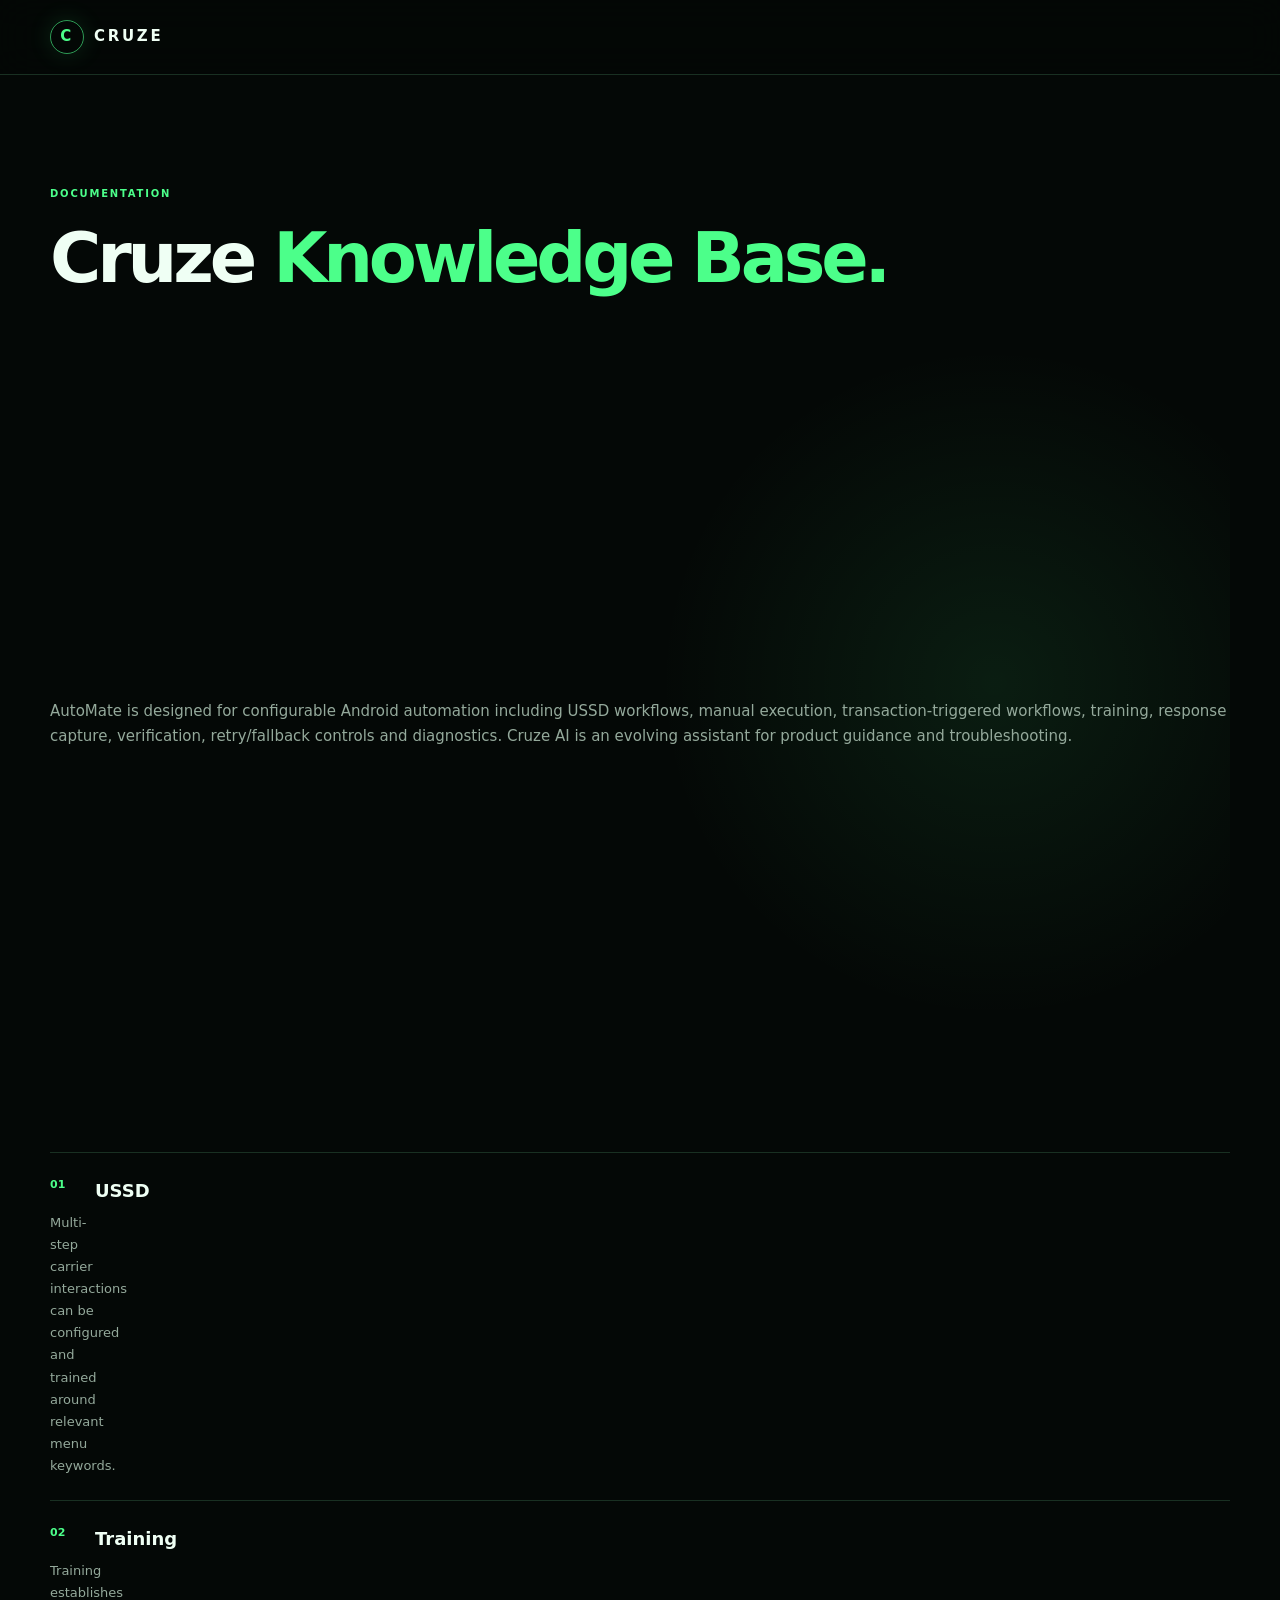
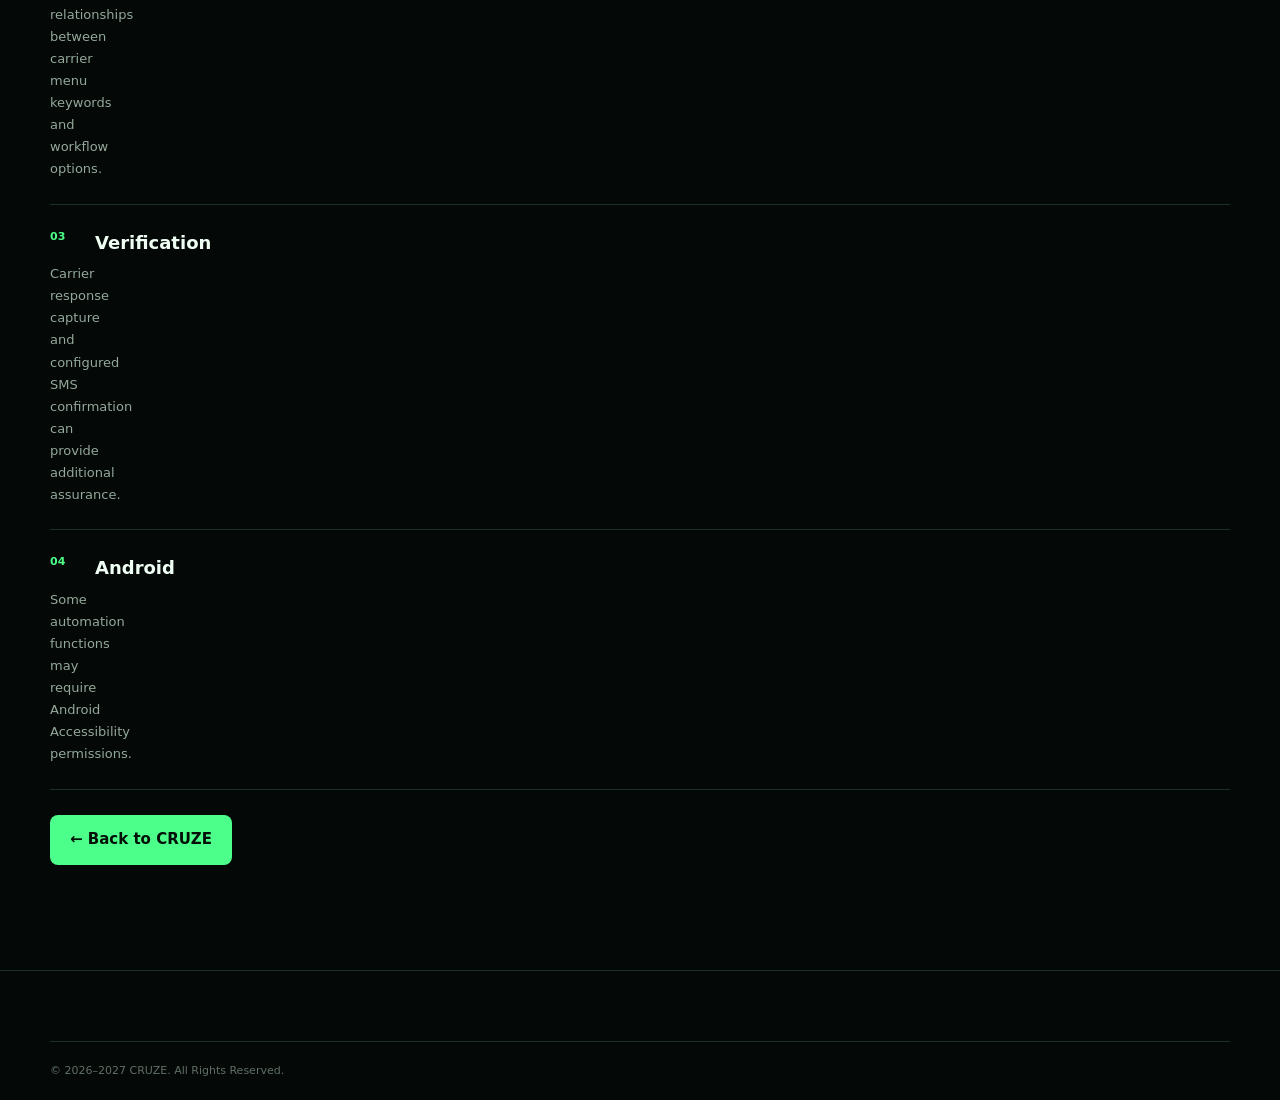
==== documentation.html @ 88cd0cad "Add files via upload" ====
<!doctype html><html><head><meta charset="utf-8"><meta name="viewport" content="width=device-width,initial-scale=1"><link rel="stylesheet" href="styles.css"><title>CRUZE Documentation</title></head><body><header><div class="wrap nav"><a class="brand" href="index.html"><i>C</i>CRUZE</a></div></header><section class="section"><div class="wrap"><small>DOCUMENTATION</small><h1 style="font-size:70px">Cruze <span>Knowledge Base.</span></h1><p class="hero p">AutoMate is designed for configurable Android automation including USSD workflows, manual execution, transaction-triggered workflows, training, response capture, verification, retry/fallback controls and diagnostics. Cruze AI is an evolving assistant for product guidance and troubleshooting.</p><div class="features"><div><b>01</b><h3>USSD</h3><p>Multi-step carrier interactions can be configured and trained around relevant menu keywords.</p></div><div><b>02</b><h3>Training</h3><p>Training establishes relationships between carrier menu keywords and workflow options.</p></div><div><b>03</b><h3>Verification</h3><p>Carrier response capture and configured SMS confirmation can provide additional assurance.</p></div><div><b>04</b><h3>Android</h3><p>Some automation functions may require Android Accessibility permissions.</p></div></div><br><a class="btn" href="index.html">← Back to CRUZE</a></div></section><footer><div class="wrap copy">© 2026–2027 CRUZE. All Rights Reserved.</div></footer></body></html>
---- styles.css ----
*{box-sizing:border-box}html{scroll-behavior:smooth}:root{--bg:#040806;--panel:#09130d;--line:#193022;--text:#effff4;--muted:#94a99b;--g:#4cff8a}body{margin:0;background:var(--bg);color:var(--text);font:15px/1.7 Inter,system-ui,sans-serif}a{color:inherit;text-decoration:none}.wrap{width:min(1180px,calc(100% - 36px));margin:auto}header{position:sticky;top:0;z-index:9;background:#040806dd;backdrop-filter:blur(18px);border-bottom:1px solid var(--line)}.nav{height:74px;display:flex;align-items:center;justify-content:space-between}.brand{font-weight:900;letter-spacing:.18em;display:flex;gap:10px;align-items:center}.brand i{font-style:normal;border:1px solid #4cff8a99;color:var(--g);border-radius:50%;width:34px;height:34px;display:grid;place-items:center;box-shadow:0 0 25px #4cff8a22}nav{display:flex;gap:25px;color:#afc0b4;font-size:13px}nav a:hover,footer a:hover{color:var(--g)}button{display:none;background:none;border:0;color:white;font-size:24px}.hero{min-height:calc(100vh - 74px);display:grid;align-items:center;background:radial-gradient(circle at 80% 45%,#4cff8a16,transparent 32%),#040806}.hero-grid{display:grid;grid-template-columns:1.05fr .95fr;gap:70px;padding:80px 0}small{color:var(--g);font-weight:800;letter-spacing:.18em;font-size:10px}h1{font-size:clamp(55px,8vw,94px);line-height:.94;letter-spacing:-.06em;margin:20px 0}h2{font-size:clamp(38px,5vw,62px);line-height:1.05;letter-spacing:-.045em;margin:15px 0 30px}h1 span,h2 span{color:var(--g)}p{color:var(--muted)}.hero p{font-size:19px;max-width:650px}.actions{display:flex;gap:12px;flex-wrap:wrap;margin:30px 0}.btn{display:inline-block;background:var(--g);color:#031008;padding:12px 20px;border-radius:8px;font-weight:900}.btn.ghost{background:#ffffff08;color:white;border:1px solid var(--line)}.stats{display:flex;gap:30px;border-top:1px solid var(--line);padding-top:22px}.stats b{color:var(--g);font-size:11px}.stats em{display:block;color:#809187;font-style:normal;font-weight:500;margin-top:2px}.console{border:1px solid #4cff8a33;border-radius:18px;padding:25px;background:linear-gradient(145deg,#102018,#060b08);box-shadow:0 25px 90px #0008}.console .top,.bottom{color:#718578;font-size:10px;letter-spacing:.15em;display:flex;justify-content:space-between}.console .top span,.row span{color:var(--g)}.console h3{font-size:25px;margin:35px 0 20px}.row{padding:16px;border:1px solid var(--line);margin:9px 0;border-radius:9px;color:#8fa196;font-size:12px}.row span{float:right}.row.active{border-color:#4cff8a55;color:white;background:#4cff8a0b}.bottom{margin-top:25px}.strip{border-block:1px solid var(--line);padding:18px 0;color:#66776c;font-size:9px;letter-spacing:.12em}.section{padding:105px 0}.dark{background:#07100b;border-block:1px solid var(--line)}.cards{display:grid;grid-template-columns:repeat(3,1fr);gap:16px}.cards article,.principles div{padding:30px;border:1px solid var(--line);border-radius:14px;background:#08110c}.cards strong{font-size:25px;color:var(--g)}.cards label{display:block;color:#718277;font-size:9px;letter-spacing:.15em;margin-top:35px}.cards h3{font-size:25px;margin:7px 0}.cards a{color:var(--g);font-weight:800}.split{display:grid;grid-template-columns:.72fr 1.28fr;gap:80px}.features{border-top:1px solid var(--line)}.features>div{display:grid;grid-template-columns:45px 1fr;padding:23px 0;border-bottom:1px solid var(--line)}.features b,.principles b{color:var(--g);font-size:11px}.features h3{margin:0 0 5px;font-size:18px}.features p{margin:0;font-size:13px}.center{text-align:center}.steps{display:grid;grid-template-columns:repeat(4,1fr);text-align:left;border-block:1px solid var(--line)}.steps>div{padding:28px 22px;border-right:1px solid var(--line)}.steps>div:last-child{border:0}.steps b{color:var(--g)}.ai-box{display:grid;grid-template-columns:280px 1fr;gap:75px;padding:65px;border:1px solid #4cff8a33;border-radius:22px;background:radial-gradient(circle at 15% 50%,#4cff8a10,transparent 30%),#08110c}.orb{width:220px;height:220px;border:1px solid #4cff8a44;border-radius:50%;display:grid;place-items:center;margin:auto;font-size:45px;color:#031008;background:var(--g);box-shadow:0 0 70px #4cff8a33}.lead{font-size:19px}.ai-grid{display:grid;grid-template-columns:repeat(2,1fr);gap:1px;background:var(--line)}.ai-grid p{background:#08110c;padding:14px;margin:0;font-size:12px}.ai-grid b{color:var(--g)}aside{margin-top:18px;padding:10px 14px;border-left:2px solid var(--g);background:#4cff8a08;color:#8fa196;font-size:11px}.principles{display:grid;grid-template-columns:repeat(4,1fr);gap:1px;background:var(--line)}.principles div{border:0;border-radius:0}.download .dl{display:flex;justify-content:space-between;align-items:center;gap:30px;padding:40px;border:1px solid #4cff8a44;border-radius:16px;background:#4cff8a09}.download h2{margin-bottom:10px}.download small{display:block;text-align:center;margin-top:10px}.support{grid-template-columns:repeat(3,1fr);margin-top:40px}footer{border-top:1px solid var(--line);padding-top:40px}.foot{display:flex;justify-content:space-between;gap:20px}.copy{border-top:1px solid var(--line);padding:20px 0;color:#607066;font-size:11px;margin-top:30px}code{color:var(--g)}@media(max-width:850px){nav{display:none}button{display:block}.hero-grid,.split,.ai-box{grid-template-columns:1fr}.console{display:none}.cards,.principles,.steps{grid-template-columns:1fr 1fr}.steps>div:nth-child(2){border-right:0}.ai-box{padding:35px}.orb{width:170px;height:170px}.foot{display:grid}}@media(max-width:560px){.wrap{width:calc(100% - 28px)}.section{padding:75px 0}.cards,.principles,.steps,.ai-grid{grid-template-columns:1fr}.steps>div{border-right:0;border-bottom:1px solid var(--line)}h1{font-size:55px}.stats{gap:15px;flex-wrap:wrap}.download .dl{display:grid;padding:27px}}
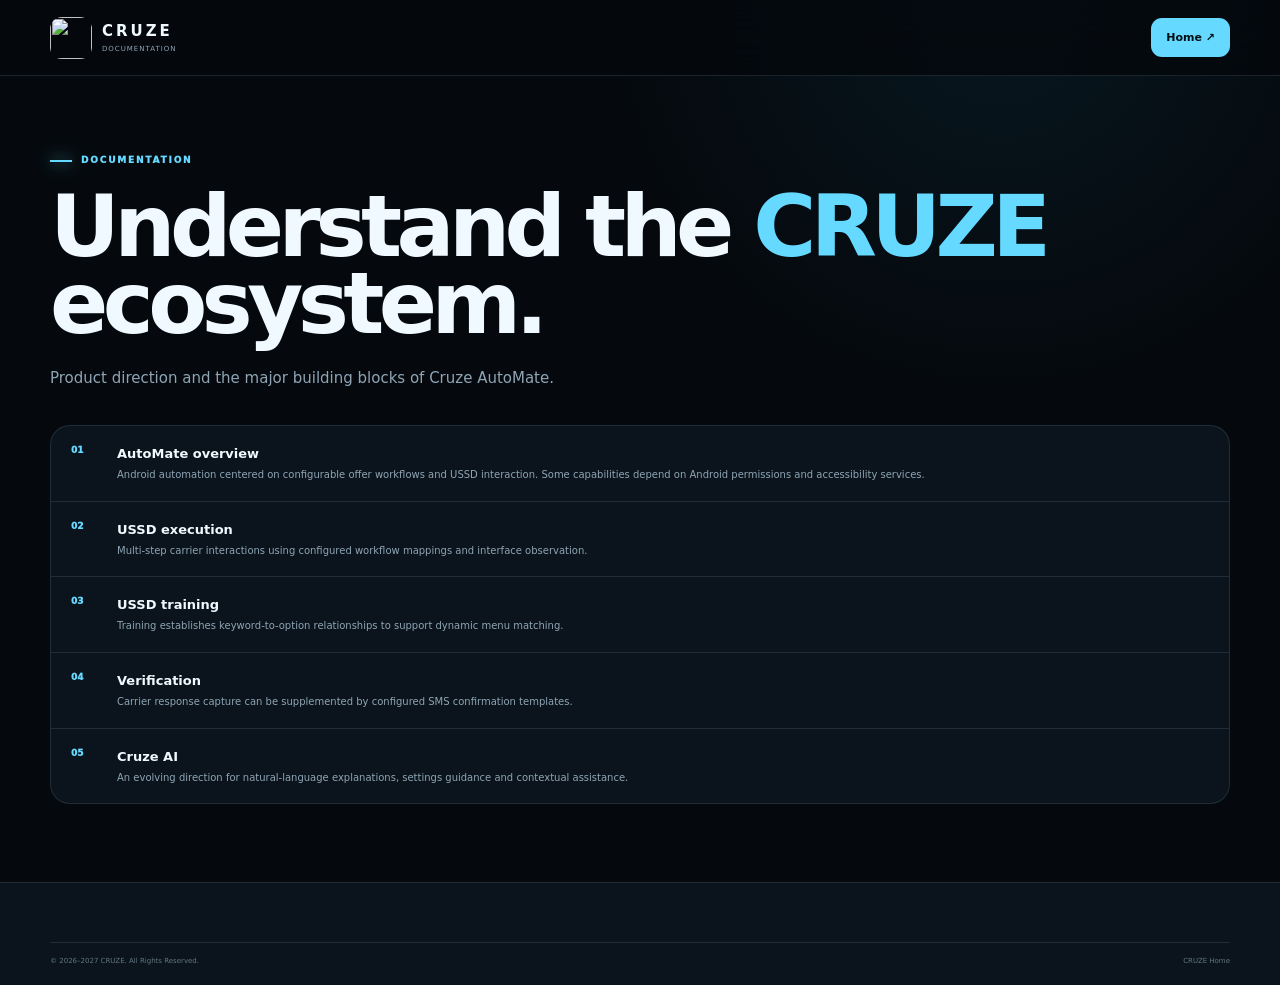
==== commit 2eb06872: "Add files via upload" ====
--- a/documentation.html
+++ b/documentation.html
@@ -1 +1 @@
-<!doctype html><html><head><meta charset="utf-8"><meta name="viewport" content="width=device-width,initial-scale=1"><link rel="stylesheet" href="styles.css"><title>CRUZE Documentation</title></head><body><header><div class="wrap nav"><a class="brand" href="index.html"><i>C</i>CRUZE</a></div></header><section class="section"><div class="wrap"><small>DOCUMENTATION</small><h1 style="font-size:70px">Cruze <span>Knowledge Base.</span></h1><p class="hero p">AutoMate is designed for configurable Android automation including USSD workflows, manual execution, transaction-triggered workflows, training, response capture, verification, retry/fallback controls and diagnostics. Cruze AI is an evolving assistant for product guidance and troubleshooting.</p><div class="features"><div><b>01</b><h3>USSD</h3><p>Multi-step carrier interactions can be configured and trained around relevant menu keywords.</p></div><div><b>02</b><h3>Training</h3><p>Training establishes relationships between carrier menu keywords and workflow options.</p></div><div><b>03</b><h3>Verification</h3><p>Carrier response capture and configured SMS confirmation can provide additional assurance.</p></div><div><b>04</b><h3>Android</h3><p>Some automation functions may require Android Accessibility permissions.</p></div></div><br><a class="btn" href="index.html">← Back to CRUZE</a></div></section><footer><div class="wrap copy">© 2026–2027 CRUZE. All Rights Reserved.</div></footer></body></html>+<!doctype html><html><head><meta charset="utf-8"><meta name="viewport" content="width=device-width,initial-scale=1"><title>CRUZE Documentation</title><link rel="icon" href="assets/cruze-logo.png"><link rel="stylesheet" href="styles.css"></head><body><header><a class="brand" href="index.html"><img src="assets/cruze-logo.png"><span><b>CRUZE</b><small>DOCUMENTATION</small></span></a><a class="cta" href="index.html">Home ↗</a></header><main><section class="wrap section"><div class="eyebrow"><i></i> DOCUMENTATION</div><h1>Understand the <span>CRUZE</span> ecosystem.</h1><p class="lead">Product direction and the major building blocks of Cruze AutoMate.</p><div class="feature-list" style="margin-top:35px"><article><span>01</span><div><h3>AutoMate overview</h3><p>Android automation centered on configurable offer workflows and USSD interaction. Some capabilities depend on Android permissions and accessibility services.</p></div></article><article><span>02</span><div><h3>USSD execution</h3><p>Multi-step carrier interactions using configured workflow mappings and interface observation.</p></div></article><article><span>03</span><div><h3>USSD training</h3><p>Training establishes keyword-to-option relationships to support dynamic menu matching.</p></div></article><article><span>04</span><div><h3>Verification</h3><p>Carrier response capture can be supplemented by configured SMS confirmation templates.</p></div></article><article><span>05</span><div><h3>Cruze AI</h3><p>An evolving direction for natural-language explanations, settings guidance and contextual assistance.</p></div></article></div></section></main><footer><div class="footbottom"><span>© 2026–2027 CRUZE. All Rights Reserved.</span><a href="index.html">CRUZE Home</a></div></footer></body></html>
--- a/styles.css
+++ b/styles.css
@@ -1 +1,2 @@
-*{box-sizing:border-box}html{scroll-behavior:smooth}:root{--bg:#040806;--panel:#09130d;--line:#193022;--text:#effff4;--muted:#94a99b;--g:#4cff8a}body{margin:0;background:var(--bg);color:var(--text);font:15px/1.7 Inter,system-ui,sans-serif}a{color:inherit;text-decoration:none}.wrap{width:min(1180px,calc(100% - 36px));margin:auto}header{position:sticky;top:0;z-index:9;background:#040806dd;backdrop-filter:blur(18px);border-bottom:1px solid var(--line)}.nav{height:74px;display:flex;align-items:center;justify-content:space-between}.brand{font-weight:900;letter-spacing:.18em;display:flex;gap:10px;align-items:center}.brand i{font-style:normal;border:1px solid #4cff8a99;color:var(--g);border-radius:50%;width:34px;height:34px;display:grid;place-items:center;box-shadow:0 0 25px #4cff8a22}nav{display:flex;gap:25px;color:#afc0b4;font-size:13px}nav a:hover,footer a:hover{color:var(--g)}button{display:none;background:none;border:0;color:white;font-size:24px}.hero{min-height:calc(100vh - 74px);display:grid;align-items:center;background:radial-gradient(circle at 80% 45%,#4cff8a16,transparent 32%),#040806}.hero-grid{display:grid;grid-template-columns:1.05fr .95fr;gap:70px;padding:80px 0}small{color:var(--g);font-weight:800;letter-spacing:.18em;font-size:10px}h1{font-size:clamp(55px,8vw,94px);line-height:.94;letter-spacing:-.06em;margin:20px 0}h2{font-size:clamp(38px,5vw,62px);line-height:1.05;letter-spacing:-.045em;margin:15px 0 30px}h1 span,h2 span{color:var(--g)}p{color:var(--muted)}.hero p{font-size:19px;max-width:650px}.actions{display:flex;gap:12px;flex-wrap:wrap;margin:30px 0}.btn{display:inline-block;background:var(--g);color:#031008;padding:12px 20px;border-radius:8px;font-weight:900}.btn.ghost{background:#ffffff08;color:white;border:1px solid var(--line)}.stats{display:flex;gap:30px;border-top:1px solid var(--line);padding-top:22px}.stats b{color:var(--g);font-size:11px}.stats em{display:block;color:#809187;font-style:normal;font-weight:500;margin-top:2px}.console{border:1px solid #4cff8a33;border-radius:18px;padding:25px;background:linear-gradient(145deg,#102018,#060b08);box-shadow:0 25px 90px #0008}.console .top,.bottom{color:#718578;font-size:10px;letter-spacing:.15em;display:flex;justify-content:space-between}.console .top span,.row span{color:var(--g)}.console h3{font-size:25px;margin:35px 0 20px}.row{padding:16px;border:1px solid var(--line);margin:9px 0;border-radius:9px;color:#8fa196;font-size:12px}.row span{float:right}.row.active{border-color:#4cff8a55;color:white;background:#4cff8a0b}.bottom{margin-top:25px}.strip{border-block:1px solid var(--line);padding:18px 0;color:#66776c;font-size:9px;letter-spacing:.12em}.section{padding:105px 0}.dark{background:#07100b;border-block:1px solid var(--line)}.cards{display:grid;grid-template-columns:repeat(3,1fr);gap:16px}.cards article,.principles div{padding:30px;border:1px solid var(--line);border-radius:14px;background:#08110c}.cards strong{font-size:25px;color:var(--g)}.cards label{display:block;color:#718277;font-size:9px;letter-spacing:.15em;margin-top:35px}.cards h3{font-size:25px;margin:7px 0}.cards a{color:var(--g);font-weight:800}.split{display:grid;grid-template-columns:.72fr 1.28fr;gap:80px}.features{border-top:1px solid var(--line)}.features>div{display:grid;grid-template-columns:45px 1fr;padding:23px 0;border-bottom:1px solid var(--line)}.features b,.principles b{color:var(--g);font-size:11px}.features h3{margin:0 0 5px;font-size:18px}.features p{margin:0;font-size:13px}.center{text-align:center}.steps{display:grid;grid-template-columns:repeat(4,1fr);text-align:left;border-block:1px solid var(--line)}.steps>div{padding:28px 22px;border-right:1px solid var(--line)}.steps>div:last-child{border:0}.steps b{color:var(--g)}.ai-box{display:grid;grid-template-columns:280px 1fr;gap:75px;padding:65px;border:1px solid #4cff8a33;border-radius:22px;background:radial-gradient(circle at 15% 50%,#4cff8a10,transparent 30%),#08110c}.orb{width:220px;height:220px;border:1px solid #4cff8a44;border-radius:50%;display:grid;place-items:center;margin:auto;font-size:45px;color:#031008;background:var(--g);box-shadow:0 0 70px #4cff8a33}.lead{font-size:19px}.ai-grid{display:grid;grid-template-columns:repeat(2,1fr);gap:1px;background:var(--line)}.ai-grid p{background:#08110c;padding:14px;margin:0;font-size:12px}.ai-grid b{color:var(--g)}aside{margin-top:18px;padding:10px 14px;border-left:2px solid var(--g);background:#4cff8a08;color:#8fa196;font-size:11px}.principles{display:grid;grid-template-columns:repeat(4,1fr);gap:1px;background:var(--line)}.principles div{border:0;border-radius:0}.download .dl{display:flex;justify-content:space-between;align-items:center;gap:30px;padding:40px;border:1px solid #4cff8a44;border-radius:16px;background:#4cff8a09}.download h2{margin-bottom:10px}.download small{display:block;text-align:center;margin-top:10px}.support{grid-template-columns:repeat(3,1fr);margin-top:40px}footer{border-top:1px solid var(--line);padding-top:40px}.foot{display:flex;justify-content:space-between;gap:20px}.copy{border-top:1px solid var(--line);padding:20px 0;color:#607066;font-size:11px;margin-top:30px}code{color:var(--g)}@media(max-width:850px){nav{display:none}button{display:block}.hero-grid,.split,.ai-box{grid-template-columns:1fr}.console{display:none}.cards,.principles,.steps{grid-template-columns:1fr 1fr}.steps>div:nth-child(2){border-right:0}.ai-box{padding:35px}.orb{width:170px;height:170px}.foot{display:grid}}@media(max-width:560px){.wrap{width:calc(100% - 28px)}.section{padding:75px 0}.cards,.principles,.steps,.ai-grid{grid-template-columns:1fr}.steps>div{border-right:0;border-bottom:1px solid var(--line)}h1{font-size:55px}.stats{gap:15px;flex-wrap:wrap}.download .dl{display:grid;padding:27px}}+:root{--bg:#05090d;--panel:#0b141c;--panel2:#0e1a23;--text:#eff9ff;--muted:#8fa5b5;--line:rgba(160,195,215,.14);--accent:#65d9ff;--accent2:#b9f1ff;--good:#63ffad;--warn:#ffc66d;--max:1180px;--shadow:0 25px 80px #0008}*{box-sizing:border-box}html{scroll-behavior:smooth}body{margin:0;background:radial-gradient(circle at 78% 0,#1b8bb71c,transparent 28%),var(--bg);color:var(--text);font:14px/1.55 Inter,system-ui,-apple-system,"Segoe UI",sans-serif}.noise{position:fixed;inset:0;pointer-events:none;opacity:.02;background-image:url("data:image/svg+xml,%3Csvg xmlns='http://www.w3.org/2000/svg' width='180' height='180'%3E%3Cfilter id='n'%3E%3CfeTurbulence type='fractalNoise' baseFrequency='.8' numOctaves='3'/%3E%3C/filter%3E%3Crect width='100%25' height='100%25' filter='url(%23n)'/%3E%3C/svg%3E");z-index:50}a{color:inherit;text-decoration:none}header{height:76px;position:sticky;top:0;z-index:40;display:flex;align-items:center;justify-content:space-between;padding:0 max(18px,calc((100vw - var(--max))/2));background:#05090dd9;backdrop-filter:blur(18px);border-bottom:1px solid var(--line)}.brand{display:flex;align-items:center;gap:10px}.brand img{width:42px;height:42px;border-radius:12px;object-fit:cover}.brand b{display:block;font-size:15px;letter-spacing:.2em}.brand small{display:block;color:var(--muted);font-size:7px;letter-spacing:.14em}.site-header nav,nav{display:flex;gap:25px;color:var(--muted);font-size:11px;font-weight:800}.actions{display:flex;gap:8px;align-items:center}.icon{width:38px;height:38px;border:1px solid var(--line);border-radius:11px;background:var(--panel);color:var(--text);cursor:pointer}.cta,.btn{padding:10px 14px;border-radius:11px;font-size:11px;font-weight:900;border:1px solid var(--line)}.cta,.primary{background:var(--accent);color:#031017;border-color:transparent}.icon#menu{display:none}.wrap{width:min(var(--max),calc(100% - 40px));margin:auto}.hero{min-height:660px;padding:90px 0 70px;display:grid;grid-template-columns:1fr 1fr;gap:50px;align-items:center}.eyebrow{color:var(--accent);font-size:9px;letter-spacing:.2em;font-weight:950;display:flex;align-items:center;gap:9px}.eyebrow i{width:22px;height:2px;background:var(--accent);box-shadow:0 0 16px var(--accent)}h1{font-size:clamp(55px,7vw,86px);line-height:.9;letter-spacing:-.065em;margin:20px 0 24px}h1 span,h2 span{color:var(--accent)}.lead{max-width:610px;color:var(--muted);font-size:15px}.buttons{display:flex;gap:9px;margin-top:25px}.trust{margin-top:28px;color:#627986;font-size:8px;letter-spacing:.17em}.trust b{color:var(--accent);margin:0 7px}.hero-art{min-height:480px;position:relative;display:grid;place-items:center}.glow{position:absolute;width:430px;height:430px;border-radius:50%;background:radial-gradient(circle,#65d9ff20,transparent 65%);filter:blur(10px)}.console{width:min(100%,490px);border:1px solid #65d9ff45;border-radius:24px;background:linear-gradient(145deg,#10202bfa,#050d12fa);box-shadow:var(--shadow),0 0 65px #65d9ff10;overflow:hidden}.con-head,.con-foot{display:flex;justify-content:space-between;align-items:center;padding:16px 19px;border-bottom:1px solid var(--line);font-size:9px;letter-spacing:.13em}.con-head em{display:inline-block;width:7px;height:7px;border-radius:50%;background:var(--good);box-shadow:0 0 12px var(--good);margin-right:7px}.con-head small{color:#617986}.con-body{display:grid;grid-template-columns:175px 1fr;gap:17px;padding:32px 22px}.ring{width:145px;height:145px;border-radius:50%;display:grid;place-items:center;background:conic-gradient(var(--accent) 0 78%,#ffffff0d 78%);margin:auto}.ring>div{width:117px;height:117px;border-radius:50%;background:#071017;display:grid;place-content:center;text-align:center}.ring strong{font-size:35px;line-height:1}.ring small{font-size:7px;letter-spacing:.15em;color:var(--muted)}.statuses{display:grid;gap:10px}.statuses p{display:grid;grid-template-columns:8px 1fr auto;gap:8px;margin:0;padding:9px 0;border-bottom:1px solid #ffffff0b}.statuses i{width:7px;height:7px;border-radius:50%;background:#49606d;margin-top:5px}.statuses i.g{background:var(--good);box-shadow:0 0 10px var(--good)}.statuses i.b{background:var(--accent);box-shadow:0 0 10px var(--accent)}.statuses i.a{background:var(--warn)}.statuses b{font-size:10px}.statuses small{font-size:7px;color:#627987}.con-foot{border-bottom:0;border-top:1px solid var(--line);color:#6b818d}.con-foot{gap:7px;justify-content:center}.con-foot span{font-size:7px}.con-foot{color:var(--accent)}.float{position:absolute;background:#0b151cfa;border:1px solid var(--line);border-radius:13px;padding:12px;width:185px;box-shadow:var(--shadow)}.float small,.float b,.float span{display:block}.float small{font-size:7px;color:var(--accent);letter-spacing:.16em}.float b{font-size:10px}.float span{font-size:8px;color:var(--muted)}.f1{left:0;bottom:40px}.f2{right:0;top:55px}.ticker{border-block:1px solid var(--line);background:var(--panel);overflow:hidden;white-space:nowrap;color:#6d8491;font-size:8px;font-weight:900;letter-spacing:.17em;text-align:center;padding:13px}.section{padding:78px 0}.head{display:flex;justify-content:space-between;gap:40px;align-items:end;margin-bottom:30px}.head h2,.ai h2{font-size:clamp(34px,4.4vw,56px);line-height:.98;letter-spacing:-.05em;margin:12px 0 0}.head>p{max-width:390px;color:var(--muted);font-size:12px;margin:0}.cards{display:grid;grid-template-columns:repeat(3,1fr);gap:12px}.card{min-height:285px;padding:23px;border:1px solid var(--line);border-radius:20px;background:linear-gradient(145deg,var(--panel2),var(--panel));transition:.22s}.card:hover{transform:translateY(-5px);border-color:#65d9ff55}.top{display:flex;justify-content:space-between;color:#59707e;font-size:9px;font-weight:900}.top b{color:var(--good);font-size:7px;border:1px solid #63ffad40;border-radius:20px;padding:4px 7px}.top .blue{color:var(--accent);border-color:#65d9ff40}.symbol{display:block;color:var(--accent);font-size:30px;margin:27px 0 10px}.card h3{font-size:19px;margin:0}.card p{font-size:11px;color:var(--muted)}.card a{color:var(--accent);font-size:10px;font-weight:900}.auto{display:grid;grid-template-columns:1fr 1fr;gap:15px}.feature-list{border:1px solid var(--line);border-radius:20px;overflow:hidden;background:var(--panel)}.feature-list article{display:grid;grid-template-columns:38px 1fr;gap:8px;padding:18px 20px;border-bottom:1px solid var(--line)}.feature-list article:last-child{border:0}.feature-list article>span{color:var(--accent);font-size:9px;font-weight:950}.feature-list h3{font-size:13px;margin:0}.feature-list p{font-size:10px;color:var(--muted);margin:3px 0 0}.workflow{border:1px solid #65d9ff35;border-radius:20px;padding:22px;background:linear-gradient(145deg,#0c1b24,#061016)}.wfhead{display:flex;justify-content:space-between;font-size:8px;letter-spacing:.13em;color:#718794}.wfhead small{color:var(--accent)}.path{display:flex;align-items:center;margin:45px 0 35px}.path>i{height:1px;flex:1;background:linear-gradient(90deg,var(--accent),#65d9ff12);position:relative}.path>i:after{content:'›';position:absolute;right:-2px;top:-11px;color:var(--accent)}.node{width:83px;text-align:center}.node strong{display:grid;place-items:center;width:40px;height:40px;margin:auto;border:1px solid var(--line);border-radius:50%;background:#0a1720;font-size:9px;color:#8499a5}.node.active strong{border-color:var(--accent);color:var(--accent);box-shadow:0 0 22px #65d9ff18}.node b,.node small{display:block}.node b{font-size:7px;margin-top:8px}.node small{font-size:7px;color:#617885}.terminal{border:1px solid var(--line);border-radius:12px;padding:13px;background:#050b10;font:9px ui-monospace,monospace;color:#78909e}.terminal p{margin:6px 0}.terminal p b{float:right;color:var(--good);font-weight:500}.terminal p::first-letter{color:var(--accent)}.dashboard{display:grid;grid-template-columns:repeat(3,1fr);gap:12px}.metric{border:1px solid var(--line);border-radius:18px;background:var(--panel);padding:19px;min-height:155px}.metric>small,.charthead small{font-size:7px;letter-spacing:.15em;color:#657d8b}.metric>strong{display:block;font-size:34px;letter-spacing:-.05em;margin:7px 0 0}.metric>em{font-size:8px;color:var(--good);font-style:normal}.bars{height:43px;display:flex;align-items:end;gap:6px;margin-top:15px}.bars i{flex:1;border-radius:3px 3px 0 0;background:linear-gradient(#65d9ff,#65d9ff25)}.bars i:nth-child(1){height:32%}.bars i:nth-child(2){height:48%}.bars i:nth-child(3){height:42%}.bars i:nth-child(4){height:66%}.bars i:nth-child(5){height:55%}.bars i:nth-child(6){height:79%}.bars i:nth-child(7){height:70%}.bars i:nth-child(8){height:91%}.pulse{width:100%;height:48px;margin-top:15px}.pulse path{fill:none;stroke:var(--accent);stroke-width:2}.states p{display:flex;justify-content:space-between;margin:0;padding:7px 0;border-bottom:1px solid var(--line);font-size:8px}.states p span{color:var(--good)}.chart{grid-column:1/-1;min-height:285px}.charthead{display:flex;justify-content:space-between;align-items:end}.charthead b{display:block;font-size:14px;margin-top:3px}.charthead>span{font-size:8px;color:var(--accent)}.chart svg{width:100%;height:205px;margin-top:8px}.chart .grid{stroke:#7894a012}.chart .area{fill:#65d9ff18}.chart .line{fill:none;stroke:var(--accent);stroke-width:3}.labels{display:flex;justify-content:space-between;color:#617986;font-size:7px}.note{font-size:8px;color:#5e7582}.ai{border:1px solid #65d9ff3b;border-radius:27px;padding:42px;background:radial-gradient(circle at 80% 20%,#65d9ff16,transparent 36%),linear-gradient(135deg,#0b1922,#061015);display:grid;grid-template-columns:1.1fr .9fr;gap:42px;align-items:center;box-shadow:var(--shadow)}.ai p{color:var(--muted);font-size:12px}.chips{display:flex;flex-wrap:wrap;gap:6px;margin-top:20px}.chips span{padding:7px 9px;border:1px solid var(--line);border-radius:20px;color:#9bb0bb;font-size:8px}.chat{border:1px solid #65d9ff2c;border-radius:18px;background:#050c11;padding:15px}.chathead{display:flex;gap:9px;align-items:center;border-bottom:1px solid var(--line);padding-bottom:12px}.chathead>span{width:30px;height:30px;display:grid;place-items:center;border-radius:9px;background:var(--accent);color:#031017}.chathead b,.chathead small{display:block}.chathead b{font-size:10px}.chathead small{font-size:7px;color:#617987}.chathead em{margin-left:auto;color:var(--good);font-size:8px}.chat p{padding:10px;border-radius:12px;font-size:9px;margin:12px 0 0}.user{background:#11222b;text-align:right}.bot{background:#65d9ff0c;border:1px solid #65d9ff18}.input{display:flex;justify-content:space-between;border:1px solid var(--line);padding:9px;border-radius:9px;margin-top:13px;color:#536c79;font-size:8px}.input b{color:var(--accent)}.portfolio{display:grid}.portfolio{grid-template-columns:repeat(3,1fr);gap:12px}.portfolio article{border:1px solid var(--line);border-radius:18px;background:var(--panel);overflow:hidden}.art{height:210px;position:relative;display:grid;place-items:center}.phone{background:radial-gradient(circle,#65d9ff15,transparent 65%)}.screen{width:118px;height:176px;border:4px solid #2b4452;border-radius:19px;background:linear-gradient(150deg,#0e2732,#050d12);display:grid;place-content:center;text-align:center;transform:rotate(-7deg);box-shadow:0 0 50px #65d9ff18}.screen b{font-size:19px;letter-spacing:.2em}.screen small{font-size:7px;color:var(--accent);letter-spacing:.2em}.screen i{width:55px;height:3px;background:#65d9ff22;margin:7px auto 0;border-radius:5px}.data{background:linear-gradient(150deg,#08151d,#0a1117)}.barset{height:120px;display:flex;align-items:end;gap:10px}.barset i{width:23px;background:linear-gradient(var(--accent),#65d9ff12);border-radius:4px 4px 0 0}.barset i:nth-child(1){height:35%}.barset i:nth-child(2){height:53%}.barset i:nth-child(3){height:44%}.barset i:nth-child(4){height:76%}.barset i:nth-child(5){height:100%}.data>span,.aiart>span{position:absolute;bottom:20px;color:#617885;font-size:7px;letter-spacing:.22em}.aiart{background:radial-gradient(circle,#65d9ff18,transparent 62%)}.aiart>div{width:115px;height:115px;border-radius:50%;border:1px solid #65d9ff55;display:grid;place-items:center;color:var(--accent);font-size:38px;box-shadow:0 0 65px #65d9ff24}.portfolio h3,.portfolio p{padding:0 17px}.portfolio h3{font-size:13px;margin:15px 0 3px}.portfolio p{font-size:9px;color:var(--muted);margin:0 0 17px}.download{border:1px solid #65d9ff35;border-radius:20px;padding:28px 34px;display:flex;justify-content:space-between;align-items:center;background:linear-gradient(100deg,#65d9ff0e,#ffffff03)}.download h2{margin:7px 0 3px;font-size:29px;letter-spacing:-.04em}.download p{font-size:10px;color:var(--muted);margin:0}.support{padding-top:35px}.supportgrid{display:grid;grid-template-columns:repeat(4,1fr);gap:10px}.supportgrid a{display:grid;grid-template-columns:28px 1fr auto;align-items:center;gap:3px 8px;padding:17px;border:1px solid var(--line);border-radius:15px;background:var(--panel)}.supportgrid a>span{grid-row:span 2;color:var(--accent);font-size:18px}.supportgrid b{font-size:10px}.supportgrid small{font-size:7px;color:var(--muted)}footer{border-top:1px solid var(--line);background:var(--panel);padding:34px max(18px,calc((100vw - var(--max))/2)) 18px}.footmain{display:flex;justify-content:space-between;align-items:center;gap:30px}.links{display:flex;gap:17px;flex-wrap:wrap;color:var(--muted);font-size:8px}.mark{text-align:right;font-size:20px;font-weight:950;letter-spacing:.2em}.mark small{font-size:7px;color:var(--muted);letter-spacing:.08em}.footbottom{border-top:1px solid var(--line);margin-top:25px;padding-top:13px;display:flex;justify-content:space-between;color:#617783;font-size:7px}@media(max-width:900px){nav{display:none}.icon#menu{display:block}.hero{grid-template-columns:1fr}.cards,.auto,.ai{grid-template-columns:1fr}.dashboard{grid-template-columns:1fr 1fr}.chart{grid-column:1/-1}.supportgrid{grid-template-columns:1fr 1fr}.head{flex-direction:column;align-items:start;gap:10px}.f1{left:0}.f2{right:0}}@media(max-width:600px){.wrap{width:calc(100% - 28px)}.hero{padding:62px 0}.hero-art{min-height:390px}.float{display:none}.con-body{grid-template-columns:1fr}.ring{margin:auto}.buttons,.download,.footmain{flex-direction:column;align-items:stretch}.dashboard,.supportgrid{grid-template-columns:1fr}.chart{grid-column:auto}.ai{padding:27px 20px}.portfolio{grid-template-columns:1fr}.footmain{align-items:flex-start}.mark{text-align:left}.footbottom{flex-direction:column;gap:5px}.con-foot{font-size:7px}.section{padding:62px 0}.head h2,.ai h2{font-size:37px}}
+:root.light{--bg:#f3f8fb;--panel:#fff;--panel2:#eaf4f8;--text:#07151d;--muted:#58717f;--line:#0a32451f;--accent:#129cc9;--good:#0da968;--warn:#d68b19;--shadow:0 25px 70px #16485d1c}body:has(.light){}:root.light header{background:#f3f8fbd9}.light .console,.light .workflow,.light .ai{background:linear-gradient(145deg,#ffffff,#edf7fb)}.light .ring>div,.light .terminal,.light .chat{background:#f7fbfd}.light .float{background:#fff}.light .ticker{background:#fff}.light .chart .area{fill:#129cc91a}
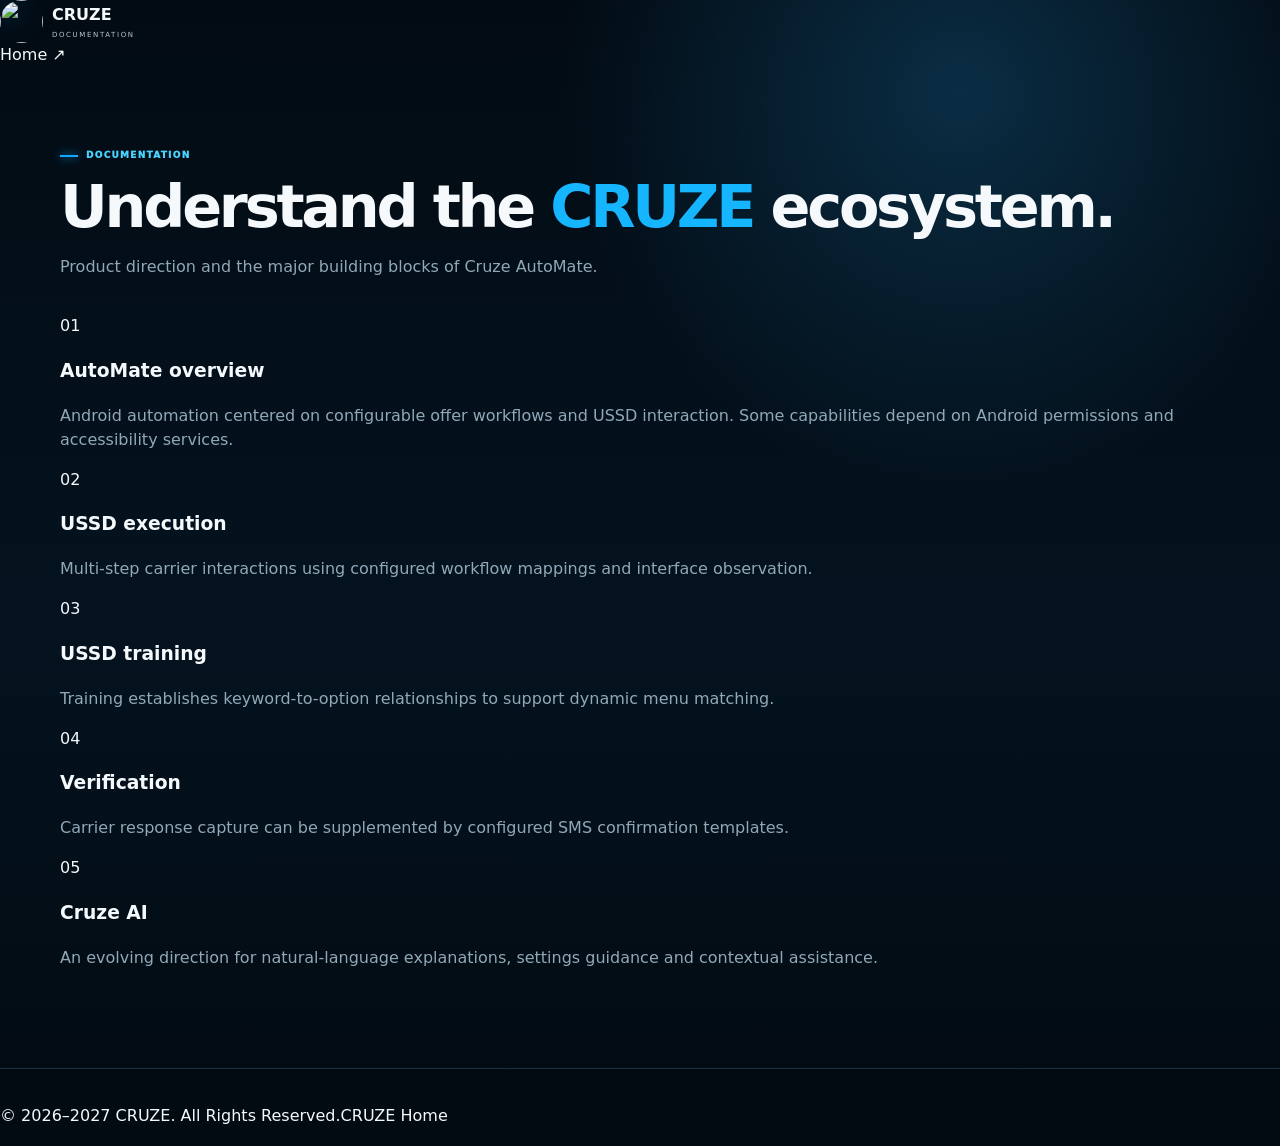
==== commit 780c55e4: "Install Vercel Web Analytics with docs ## Vercel Web Analytics Installation  ### Summary Successfull" ====
--- a/documentation.html
+++ b/documentation.html
@@ -1 +1,6 @@
-<!doctype html><html><head><meta charset="utf-8"><meta name="viewport" content="width=device-width,initial-scale=1"><title>CRUZE Documentation</title><link rel="icon" href="assets/cruze-logo.png"><link rel="stylesheet" href="styles.css"></head><body><header><a class="brand" href="index.html"><img src="assets/cruze-logo.png"><span><b>CRUZE</b><small>DOCUMENTATION</small></span></a><a class="cta" href="index.html">Home ↗</a></header><main><section class="wrap section"><div class="eyebrow"><i></i> DOCUMENTATION</div><h1>Understand the <span>CRUZE</span> ecosystem.</h1><p class="lead">Product direction and the major building blocks of Cruze AutoMate.</p><div class="feature-list" style="margin-top:35px"><article><span>01</span><div><h3>AutoMate overview</h3><p>Android automation centered on configurable offer workflows and USSD interaction. Some capabilities depend on Android permissions and accessibility services.</p></div></article><article><span>02</span><div><h3>USSD execution</h3><p>Multi-step carrier interactions using configured workflow mappings and interface observation.</p></div></article><article><span>03</span><div><h3>USSD training</h3><p>Training establishes keyword-to-option relationships to support dynamic menu matching.</p></div></article><article><span>04</span><div><h3>Verification</h3><p>Carrier response capture can be supplemented by configured SMS confirmation templates.</p></div></article><article><span>05</span><div><h3>Cruze AI</h3><p>An evolving direction for natural-language explanations, settings guidance and contextual assistance.</p></div></article></div></section></main><footer><div class="footbottom"><span>© 2026–2027 CRUZE. All Rights Reserved.</span><a href="index.html">CRUZE Home</a></div></footer></body></html>
+<!doctype html><html><head><meta charset="utf-8"><meta name="viewport" content="width=device-width,initial-scale=1"><title>CRUZE Documentation</title><link rel="icon" href="assets/cruze-logo.png"><link rel="stylesheet" href="styles.css">
+<script>
+  window.va = window.va || function () { (window.vaq = window.vaq || []).push(arguments); };
+</script>
+<script defer src="/_vercel/insights/script.js"></script>
+</head><body><header><a class="brand" href="index.html"><img src="assets/cruze-logo.png"><span><b>CRUZE</b><small>DOCUMENTATION</small></span></a><a class="cta" href="index.html">Home ↗</a></header><main><section class="wrap section"><div class="eyebrow"><i></i> DOCUMENTATION</div><h1>Understand the <span>CRUZE</span> ecosystem.</h1><p class="lead">Product direction and the major building blocks of Cruze AutoMate.</p><div class="feature-list" style="margin-top:35px"><article><span>01</span><div><h3>AutoMate overview</h3><p>Android automation centered on configurable offer workflows and USSD interaction. Some capabilities depend on Android permissions and accessibility services.</p></div></article><article><span>02</span><div><h3>USSD execution</h3><p>Multi-step carrier interactions using configured workflow mappings and interface observation.</p></div></article><article><span>03</span><div><h3>USSD training</h3><p>Training establishes keyword-to-option relationships to support dynamic menu matching.</p></div></article><article><span>04</span><div><h3>Verification</h3><p>Carrier response capture can be supplemented by configured SMS confirmation templates.</p></div></article><article><span>05</span><div><h3>Cruze AI</h3><p>An evolving direction for natural-language explanations, settings guidance and contextual assistance.</p></div></article></div></section></main><footer><div class="footbottom"><span>© 2026–2027 CRUZE. All Rights Reserved.</span><a href="index.html">CRUZE Home</a></div></footer></body></html>
--- a/styles.css
+++ b/styles.css
@@ -1,2 +1 @@
-:root{--bg:#05090d;--panel:#0b141c;--panel2:#0e1a23;--text:#eff9ff;--muted:#8fa5b5;--line:rgba(160,195,215,.14);--accent:#65d9ff;--accent2:#b9f1ff;--good:#63ffad;--warn:#ffc66d;--max:1180px;--shadow:0 25px 80px #0008}*{box-sizing:border-box}html{scroll-behavior:smooth}body{margin:0;background:radial-gradient(circle at 78% 0,#1b8bb71c,transparent 28%),var(--bg);color:var(--text);font:14px/1.55 Inter,system-ui,-apple-system,"Segoe UI",sans-serif}.noise{position:fixed;inset:0;pointer-events:none;opacity:.02;background-image:url("data:image/svg+xml,%3Csvg xmlns='http://www.w3.org/2000/svg' width='180' height='180'%3E%3Cfilter id='n'%3E%3CfeTurbulence type='fractalNoise' baseFrequency='.8' numOctaves='3'/%3E%3C/filter%3E%3Crect width='100%25' height='100%25' filter='url(%23n)'/%3E%3C/svg%3E");z-index:50}a{color:inherit;text-decoration:none}header{height:76px;position:sticky;top:0;z-index:40;display:flex;align-items:center;justify-content:space-between;padding:0 max(18px,calc((100vw - var(--max))/2));background:#05090dd9;backdrop-filter:blur(18px);border-bottom:1px solid var(--line)}.brand{display:flex;align-items:center;gap:10px}.brand img{width:42px;height:42px;border-radius:12px;object-fit:cover}.brand b{display:block;font-size:15px;letter-spacing:.2em}.brand small{display:block;color:var(--muted);font-size:7px;letter-spacing:.14em}.site-header nav,nav{display:flex;gap:25px;color:var(--muted);font-size:11px;font-weight:800}.actions{display:flex;gap:8px;align-items:center}.icon{width:38px;height:38px;border:1px solid var(--line);border-radius:11px;background:var(--panel);color:var(--text);cursor:pointer}.cta,.btn{padding:10px 14px;border-radius:11px;font-size:11px;font-weight:900;border:1px solid var(--line)}.cta,.primary{background:var(--accent);color:#031017;border-color:transparent}.icon#menu{display:none}.wrap{width:min(var(--max),calc(100% - 40px));margin:auto}.hero{min-height:660px;padding:90px 0 70px;display:grid;grid-template-columns:1fr 1fr;gap:50px;align-items:center}.eyebrow{color:var(--accent);font-size:9px;letter-spacing:.2em;font-weight:950;display:flex;align-items:center;gap:9px}.eyebrow i{width:22px;height:2px;background:var(--accent);box-shadow:0 0 16px var(--accent)}h1{font-size:clamp(55px,7vw,86px);line-height:.9;letter-spacing:-.065em;margin:20px 0 24px}h1 span,h2 span{color:var(--accent)}.lead{max-width:610px;color:var(--muted);font-size:15px}.buttons{display:flex;gap:9px;margin-top:25px}.trust{margin-top:28px;color:#627986;font-size:8px;letter-spacing:.17em}.trust b{color:var(--accent);margin:0 7px}.hero-art{min-height:480px;position:relative;display:grid;place-items:center}.glow{position:absolute;width:430px;height:430px;border-radius:50%;background:radial-gradient(circle,#65d9ff20,transparent 65%);filter:blur(10px)}.console{width:min(100%,490px);border:1px solid #65d9ff45;border-radius:24px;background:linear-gradient(145deg,#10202bfa,#050d12fa);box-shadow:var(--shadow),0 0 65px #65d9ff10;overflow:hidden}.con-head,.con-foot{display:flex;justify-content:space-between;align-items:center;padding:16px 19px;border-bottom:1px solid var(--line);font-size:9px;letter-spacing:.13em}.con-head em{display:inline-block;width:7px;height:7px;border-radius:50%;background:var(--good);box-shadow:0 0 12px var(--good);margin-right:7px}.con-head small{color:#617986}.con-body{display:grid;grid-template-columns:175px 1fr;gap:17px;padding:32px 22px}.ring{width:145px;height:145px;border-radius:50%;display:grid;place-items:center;background:conic-gradient(var(--accent) 0 78%,#ffffff0d 78%);margin:auto}.ring>div{width:117px;height:117px;border-radius:50%;background:#071017;display:grid;place-content:center;text-align:center}.ring strong{font-size:35px;line-height:1}.ring small{font-size:7px;letter-spacing:.15em;color:var(--muted)}.statuses{display:grid;gap:10px}.statuses p{display:grid;grid-template-columns:8px 1fr auto;gap:8px;margin:0;padding:9px 0;border-bottom:1px solid #ffffff0b}.statuses i{width:7px;height:7px;border-radius:50%;background:#49606d;margin-top:5px}.statuses i.g{background:var(--good);box-shadow:0 0 10px var(--good)}.statuses i.b{background:var(--accent);box-shadow:0 0 10px var(--accent)}.statuses i.a{background:var(--warn)}.statuses b{font-size:10px}.statuses small{font-size:7px;color:#627987}.con-foot{border-bottom:0;border-top:1px solid var(--line);color:#6b818d}.con-foot{gap:7px;justify-content:center}.con-foot span{font-size:7px}.con-foot{color:var(--accent)}.float{position:absolute;background:#0b151cfa;border:1px solid var(--line);border-radius:13px;padding:12px;width:185px;box-shadow:var(--shadow)}.float small,.float b,.float span{display:block}.float small{font-size:7px;color:var(--accent);letter-spacing:.16em}.float b{font-size:10px}.float span{font-size:8px;color:var(--muted)}.f1{left:0;bottom:40px}.f2{right:0;top:55px}.ticker{border-block:1px solid var(--line);background:var(--panel);overflow:hidden;white-space:nowrap;color:#6d8491;font-size:8px;font-weight:900;letter-spacing:.17em;text-align:center;padding:13px}.section{padding:78px 0}.head{display:flex;justify-content:space-between;gap:40px;align-items:end;margin-bottom:30px}.head h2,.ai h2{font-size:clamp(34px,4.4vw,56px);line-height:.98;letter-spacing:-.05em;margin:12px 0 0}.head>p{max-width:390px;color:var(--muted);font-size:12px;margin:0}.cards{display:grid;grid-template-columns:repeat(3,1fr);gap:12px}.card{min-height:285px;padding:23px;border:1px solid var(--line);border-radius:20px;background:linear-gradient(145deg,var(--panel2),var(--panel));transition:.22s}.card:hover{transform:translateY(-5px);border-color:#65d9ff55}.top{display:flex;justify-content:space-between;color:#59707e;font-size:9px;font-weight:900}.top b{color:var(--good);font-size:7px;border:1px solid #63ffad40;border-radius:20px;padding:4px 7px}.top .blue{color:var(--accent);border-color:#65d9ff40}.symbol{display:block;color:var(--accent);font-size:30px;margin:27px 0 10px}.card h3{font-size:19px;margin:0}.card p{font-size:11px;color:var(--muted)}.card a{color:var(--accent);font-size:10px;font-weight:900}.auto{display:grid;grid-template-columns:1fr 1fr;gap:15px}.feature-list{border:1px solid var(--line);border-radius:20px;overflow:hidden;background:var(--panel)}.feature-list article{display:grid;grid-template-columns:38px 1fr;gap:8px;padding:18px 20px;border-bottom:1px solid var(--line)}.feature-list article:last-child{border:0}.feature-list article>span{color:var(--accent);font-size:9px;font-weight:950}.feature-list h3{font-size:13px;margin:0}.feature-list p{font-size:10px;color:var(--muted);margin:3px 0 0}.workflow{border:1px solid #65d9ff35;border-radius:20px;padding:22px;background:linear-gradient(145deg,#0c1b24,#061016)}.wfhead{display:flex;justify-content:space-between;font-size:8px;letter-spacing:.13em;color:#718794}.wfhead small{color:var(--accent)}.path{display:flex;align-items:center;margin:45px 0 35px}.path>i{height:1px;flex:1;background:linear-gradient(90deg,var(--accent),#65d9ff12);position:relative}.path>i:after{content:'›';position:absolute;right:-2px;top:-11px;color:var(--accent)}.node{width:83px;text-align:center}.node strong{display:grid;place-items:center;width:40px;height:40px;margin:auto;border:1px solid var(--line);border-radius:50%;background:#0a1720;font-size:9px;color:#8499a5}.node.active strong{border-color:var(--accent);color:var(--accent);box-shadow:0 0 22px #65d9ff18}.node b,.node small{display:block}.node b{font-size:7px;margin-top:8px}.node small{font-size:7px;color:#617885}.terminal{border:1px solid var(--line);border-radius:12px;padding:13px;background:#050b10;font:9px ui-monospace,monospace;color:#78909e}.terminal p{margin:6px 0}.terminal p b{float:right;color:var(--good);font-weight:500}.terminal p::first-letter{color:var(--accent)}.dashboard{display:grid;grid-template-columns:repeat(3,1fr);gap:12px}.metric{border:1px solid var(--line);border-radius:18px;background:var(--panel);padding:19px;min-height:155px}.metric>small,.charthead small{font-size:7px;letter-spacing:.15em;color:#657d8b}.metric>strong{display:block;font-size:34px;letter-spacing:-.05em;margin:7px 0 0}.metric>em{font-size:8px;color:var(--good);font-style:normal}.bars{height:43px;display:flex;align-items:end;gap:6px;margin-top:15px}.bars i{flex:1;border-radius:3px 3px 0 0;background:linear-gradient(#65d9ff,#65d9ff25)}.bars i:nth-child(1){height:32%}.bars i:nth-child(2){height:48%}.bars i:nth-child(3){height:42%}.bars i:nth-child(4){height:66%}.bars i:nth-child(5){height:55%}.bars i:nth-child(6){height:79%}.bars i:nth-child(7){height:70%}.bars i:nth-child(8){height:91%}.pulse{width:100%;height:48px;margin-top:15px}.pulse path{fill:none;stroke:var(--accent);stroke-width:2}.states p{display:flex;justify-content:space-between;margin:0;padding:7px 0;border-bottom:1px solid var(--line);font-size:8px}.states p span{color:var(--good)}.chart{grid-column:1/-1;min-height:285px}.charthead{display:flex;justify-content:space-between;align-items:end}.charthead b{display:block;font-size:14px;margin-top:3px}.charthead>span{font-size:8px;color:var(--accent)}.chart svg{width:100%;height:205px;margin-top:8px}.chart .grid{stroke:#7894a012}.chart .area{fill:#65d9ff18}.chart .line{fill:none;stroke:var(--accent);stroke-width:3}.labels{display:flex;justify-content:space-between;color:#617986;font-size:7px}.note{font-size:8px;color:#5e7582}.ai{border:1px solid #65d9ff3b;border-radius:27px;padding:42px;background:radial-gradient(circle at 80% 20%,#65d9ff16,transparent 36%),linear-gradient(135deg,#0b1922,#061015);display:grid;grid-template-columns:1.1fr .9fr;gap:42px;align-items:center;box-shadow:var(--shadow)}.ai p{color:var(--muted);font-size:12px}.chips{display:flex;flex-wrap:wrap;gap:6px;margin-top:20px}.chips span{padding:7px 9px;border:1px solid var(--line);border-radius:20px;color:#9bb0bb;font-size:8px}.chat{border:1px solid #65d9ff2c;border-radius:18px;background:#050c11;padding:15px}.chathead{display:flex;gap:9px;align-items:center;border-bottom:1px solid var(--line);padding-bottom:12px}.chathead>span{width:30px;height:30px;display:grid;place-items:center;border-radius:9px;background:var(--accent);color:#031017}.chathead b,.chathead small{display:block}.chathead b{font-size:10px}.chathead small{font-size:7px;color:#617987}.chathead em{margin-left:auto;color:var(--good);font-size:8px}.chat p{padding:10px;border-radius:12px;font-size:9px;margin:12px 0 0}.user{background:#11222b;text-align:right}.bot{background:#65d9ff0c;border:1px solid #65d9ff18}.input{display:flex;justify-content:space-between;border:1px solid var(--line);padding:9px;border-radius:9px;margin-top:13px;color:#536c79;font-size:8px}.input b{color:var(--accent)}.portfolio{display:grid}.portfolio{grid-template-columns:repeat(3,1fr);gap:12px}.portfolio article{border:1px solid var(--line);border-radius:18px;background:var(--panel);overflow:hidden}.art{height:210px;position:relative;display:grid;place-items:center}.phone{background:radial-gradient(circle,#65d9ff15,transparent 65%)}.screen{width:118px;height:176px;border:4px solid #2b4452;border-radius:19px;background:linear-gradient(150deg,#0e2732,#050d12);display:grid;place-content:center;text-align:center;transform:rotate(-7deg);box-shadow:0 0 50px #65d9ff18}.screen b{font-size:19px;letter-spacing:.2em}.screen small{font-size:7px;color:var(--accent);letter-spacing:.2em}.screen i{width:55px;height:3px;background:#65d9ff22;margin:7px auto 0;border-radius:5px}.data{background:linear-gradient(150deg,#08151d,#0a1117)}.barset{height:120px;display:flex;align-items:end;gap:10px}.barset i{width:23px;background:linear-gradient(var(--accent),#65d9ff12);border-radius:4px 4px 0 0}.barset i:nth-child(1){height:35%}.barset i:nth-child(2){height:53%}.barset i:nth-child(3){height:44%}.barset i:nth-child(4){height:76%}.barset i:nth-child(5){height:100%}.data>span,.aiart>span{position:absolute;bottom:20px;color:#617885;font-size:7px;letter-spacing:.22em}.aiart{background:radial-gradient(circle,#65d9ff18,transparent 62%)}.aiart>div{width:115px;height:115px;border-radius:50%;border:1px solid #65d9ff55;display:grid;place-items:center;color:var(--accent);font-size:38px;box-shadow:0 0 65px #65d9ff24}.portfolio h3,.portfolio p{padding:0 17px}.portfolio h3{font-size:13px;margin:15px 0 3px}.portfolio p{font-size:9px;color:var(--muted);margin:0 0 17px}.download{border:1px solid #65d9ff35;border-radius:20px;padding:28px 34px;display:flex;justify-content:space-between;align-items:center;background:linear-gradient(100deg,#65d9ff0e,#ffffff03)}.download h2{margin:7px 0 3px;font-size:29px;letter-spacing:-.04em}.download p{font-size:10px;color:var(--muted);margin:0}.support{padding-top:35px}.supportgrid{display:grid;grid-template-columns:repeat(4,1fr);gap:10px}.supportgrid a{display:grid;grid-template-columns:28px 1fr auto;align-items:center;gap:3px 8px;padding:17px;border:1px solid var(--line);border-radius:15px;background:var(--panel)}.supportgrid a>span{grid-row:span 2;color:var(--accent);font-size:18px}.supportgrid b{font-size:10px}.supportgrid small{font-size:7px;color:var(--muted)}footer{border-top:1px solid var(--line);background:var(--panel);padding:34px max(18px,calc((100vw - var(--max))/2)) 18px}.footmain{display:flex;justify-content:space-between;align-items:center;gap:30px}.links{display:flex;gap:17px;flex-wrap:wrap;color:var(--muted);font-size:8px}.mark{text-align:right;font-size:20px;font-weight:950;letter-spacing:.2em}.mark small{font-size:7px;color:var(--muted);letter-spacing:.08em}.footbottom{border-top:1px solid var(--line);margin-top:25px;padding-top:13px;display:flex;justify-content:space-between;color:#617783;font-size:7px}@media(max-width:900px){nav{display:none}.icon#menu{display:block}.hero{grid-template-columns:1fr}.cards,.auto,.ai{grid-template-columns:1fr}.dashboard{grid-template-columns:1fr 1fr}.chart{grid-column:1/-1}.supportgrid{grid-template-columns:1fr 1fr}.head{flex-direction:column;align-items:start;gap:10px}.f1{left:0}.f2{right:0}}@media(max-width:600px){.wrap{width:calc(100% - 28px)}.hero{padding:62px 0}.hero-art{min-height:390px}.float{display:none}.con-body{grid-template-columns:1fr}.ring{margin:auto}.buttons,.download,.footmain{flex-direction:column;align-items:stretch}.dashboard,.supportgrid{grid-template-columns:1fr}.chart{grid-column:auto}.ai{padding:27px 20px}.portfolio{grid-template-columns:1fr}.footmain{align-items:flex-start}.mark{text-align:left}.footbottom{flex-direction:column;gap:5px}.con-foot{font-size:7px}.section{padding:62px 0}.head h2,.ai h2{font-size:37px}}
-:root.light{--bg:#f3f8fb;--panel:#fff;--panel2:#eaf4f8;--text:#07151d;--muted:#58717f;--line:#0a32451f;--accent:#129cc9;--good:#0da968;--warn:#d68b19;--shadow:0 25px 70px #16485d1c}body:has(.light){}:root.light header{background:#f3f8fbd9}.light .console,.light .workflow,.light .ai{background:linear-gradient(145deg,#ffffff,#edf7fb)}.light .ring>div,.light .terminal,.light .chat{background:#f7fbfd}.light .float{background:#fff}.light .ticker{background:#fff}.light .chart .area{fill:#129cc91a}
+:root{--bg:#03101b;--bg2:#061723;--panel:#071a29;--panel2:#0a2132;--text:#f5f9fc;--muted:#91a8b7;--line:#65d9ff31;--accent:#10a9ff;--accent2:#49d4ff;--green:#19d78b;--max:1160px;--shadow:0 30px 90px #0009}*{box-sizing:border-box}html{scroll-behavior:smooth}body{margin:0;background:radial-gradient(circle at 75% 8%,#0a2d44 0,transparent 28%),linear-gradient(180deg,#020b13,#04131f 55%,#020a11);color:var(--text);font-family:Inter,ui-sans-serif,system-ui,-apple-system,Segoe UI,Roboto,Arial,sans-serif;line-height:1.5;overflow-x:hidden}a{color:inherit;text-decoration:none}button{font:inherit}.ambient{position:fixed;pointer-events:none;filter:blur(60px);opacity:.18;z-index:-1}.ambient-a{width:320px;height:320px;background:#00a8ff;top:250px;left:-160px}.ambient-b{width:380px;height:380px;background:#0a6cff;right:-200px;top:900px}.wrap{width:min(var(--max),calc(100% - 44px));margin:auto}.site-header{height:74px;border-bottom:1px solid #65d9ff22;background:#03101be8;backdrop-filter:blur(18px);display:flex;align-items:center;padding:0 max(22px,calc((100vw - var(--max))/2));position:sticky;top:0;z-index:20}.brand{display:flex;align-items:center;gap:9px}.brand img{width:43px;height:43px;object-fit:cover;border-radius:50%;filter:drop-shadow(0 0 12px #09aaff55)}.brand strong{display:block;font-size:20px;letter-spacing:.04em;line-height:1}.brand small{display:block;font-size:7px;letter-spacing:.23em;color:#b8cad3;margin-top:3px}.site-header nav{display:flex;gap:34px;margin:auto;font-size:11px;font-weight:700;color:#d0dee5}.site-header nav a{padding:28px 0;position:relative}.site-header nav a:first-child:after{content:"";position:absolute;height:3px;width:30px;background:var(--accent);left:50%;bottom:0;transform:translateX(-50%);box-shadow:0 0 16px var(--accent)}.header-actions{display:flex;align-items:center;gap:14px}.whatsapp-btn{display:inline-flex;align-items:center;gap:8px}.whatsapp-btn:hover{filter:brightness(1.12)}.wa-icon{font-size:17px}.whatsapp-btn.header,.whatsapp-btn:not(.btn):not(.request-link){background:linear-gradient(135deg,#079ef0,#087be7);padding:11px 18px;border-radius:26px;box-shadow:0 12px 28px #007bff28;font-size:11px;font-weight:900}.menu{display:none;background:none;border:0;color:white;font-size:23px}.hero{display:grid;grid-template-columns:1.03fr .97fr;gap:40px;min-height:535px;align-items:center;padding:60px 0 52px}.eyebrow{font-size:9px;letter-spacing:.14em;font-weight:950;color:var(--accent2);display:flex;align-items:center;gap:8px}.eyebrow i{display:inline-block;width:18px;height:2px;background:var(--accent);box-shadow:0 0 10px var(--accent)}h1{font-size:clamp(42px,4.6vw,66px);line-height:.98;letter-spacing:-.055em;margin:15px 0 20px}h1 span,h2 span{color:#16b5ff}p{color:var(--muted)}.hero-copy>p{max-width:570px;font-size:14px}.hero-buttons{display:flex;gap:12px;margin:25px 0}.btn{display:inline-flex;align-items:center;justify-content:center;gap:12px;border:1px solid #55d7ff66;background:#061722;color:#eefaff;border-radius:28px;padding:13px 21px;font-size:10px;font-weight:900;letter-spacing:.02em;transition:.2s}.btn.primary{background:linear-gradient(135deg,#11aafc,#087ae9);border-color:#24bfff;box-shadow:0 12px 30px #008bff2e}.btn:hover{transform:translateY(-2px)}.btn b{font-size:15px}.trust-row{display:flex;gap:23px;flex-wrap:wrap;color:#b9ccd6;font-size:9px;font-weight:800}.hero-visual{position:relative;min-height:420px}.hero-photo{height:405px;border-radius:28px;border:1px solid #55d7ff33;overflow:hidden;position:relative;background:radial-gradient(circle at 60% 30%,#0d4d72,#071c2c 40%,#020a10 78%);box-shadow:var(--shadow)}.photo-overlay{position:absolute;inset:0;background:linear-gradient(90deg,#03101bd8 0,#03101b44 45%,#03101b00),linear-gradient(0deg,#020a10aa,#0000 45%)}.desk-glow{position:absolute;width:330px;height:220px;background:#00a9ff33;filter:blur(50px);right:50px;top:80px}.laptop{position:absolute;width:330px;right:90px;top:75px;transform:perspective(700px) rotateY(-7deg) rotateX(2deg)}.screen{height:205px;border:8px solid #233d4c;border-bottom-width:14px;border-radius:10px 10px 3px 3px;background:linear-gradient(145deg,#0d2635,#030b11);padding:25px 28px;box-shadow:0 0 45px #00aaff22}.code-line{height:7px;border-radius:8px;background:#24bfff55;margin:10px 0}.code-line.long{width:90%}.code-line.med{width:65%}.code-line.short{width:45%}.code-line.tiny{width:28%}.base{height:17px;background:#223b49;clip-path:polygon(8% 0,92% 0,100% 100%,0 100%);box-shadow:0 7px 15px #000}.phone{position:absolute;width:115px;height:220px;border:5px solid #263e4d;border-radius:20px;right:50px;bottom:38px;background:#071018;transform:rotate(5deg);box-shadow:0 20px 50px #000b}.phone-screen{height:100%;border-radius:15px;background:linear-gradient(160deg,#0b4b73,#041421);display:flex;flex-direction:column;align-items:center;justify-content:center;text-align:center}.phone-screen img{width:43px;height:43px;border-radius:50%;margin-bottom:5px}.phone-screen b{font-size:15px;letter-spacing:.14em}.phone-screen small{font-size:6px;letter-spacing:.18em;color:#77dcff}.phone-screen span{font-size:7px;color:#c9e7f4;margin-top:14px}.mug{position:absolute;right:5px;top:55px;width:70px;height:65px;border-radius:9px 9px 20px 20px;background:linear-gradient(145deg,#17232a,#050a0d);display:grid;place-items:center;font-size:26px;font-weight:900}.mug span{color:var(--accent)}.vision{position:absolute;right:8px;top:16px;color:#e5f5fb;font-family:cursive;font-size:18px;line-height:1.05;transform:rotate(-5deg);text-align:center}.vision b{font-size:16px}.vision em{display:block;color:var(--accent);font-size:28px}.floating-card{position:absolute;background:#061522e8;border:1px solid #65d9ff3d;border-radius:13px;padding:12px 15px;box-shadow:0 18px 40px #0007;backdrop-filter:blur(10px)}.floating-card small,.floating-card span{display:block;color:#6f8997;font-size:7px}.floating-card b{display:block;font-size:10px;margin:3px 0}.fc1{left:-22px;bottom:45px}.fc2{right:-15px;bottom:10px}.ticker{border-top:1px solid #65d9ff1c;border-bottom:1px solid #65d9ff1c;overflow:hidden;background:#061520;color:#78a0b2;font-size:8px;font-weight:900;letter-spacing:.12em;white-space:nowrap}.ticker div{padding:13px 0;animation:ticker 28s linear infinite}@keyframes ticker{to{transform:translateX(-35%)}}.section{padding:82px 0}.section-head{display:flex;justify-content:space-between;align-items:end;gap:35px;margin-bottom:28px}.section-head h2{font-size:clamp(34px,4.3vw,52px);line-height:.98;letter-spacing:-.05em;margin:9px 0 0}.section-head>p{max-width:410px;font-size:11px;margin:0}.service-grid{display:grid;grid-template-columns:repeat(5,1fr);gap:12px}.service-card{min-height:275px;padding:21px;border:1px solid var(--line);border-radius:18px;background:linear-gradient(145deg,#092236,#06131e);box-shadow:0 14px 45px #0004;transition:.22s;display:flex;flex-direction:column}.service-card:hover{transform:translateY(-5px);border-color:#20bfff88;box-shadow:0 22px 55px #0007,0 0 35px #00aaff12}.service-top{display:flex;justify-content:space-between;color:#6f8997;font-size:8px;font-weight:950}.service-top b{border:1px solid #1dc6ff55;border-radius:20px;padding:4px 7px;color:#36c6ff;font-size:6px}.service-icon{width:48px;height:48px;border:1px solid #2fc8ff88;border-radius:50%;display:grid;place-items:center;color:#39c8ff;font-size:22px;margin:22px 0 15px;box-shadow:0 0 25px #00aaff18}.service-card h3{font-size:15px;margin:0 0 7px}.service-card p{font-size:9px;margin:0 0 17px}.request-link{color:#25bfff;font-size:9px;font-weight:950;margin-top:auto}.request-link b{font-size:13px;margin-left:5px}.advert{min-height:210px;border:1px solid #30c7ff7a;border-radius:17px;overflow:hidden;display:grid;grid-template-columns:1.05fr 1.1fr .65fr;background:linear-gradient(105deg,#092b53,#061827 65%,#07131e);box-shadow:var(--shadow);position:relative}.advert:before{content:"";position:absolute;inset:0;background:linear-gradient(110deg,#0b70c622,#0000 50%),linear-gradient(135deg,#0000 60%,#0d77d922);pointer-events:none}.advert-copy{padding:25px 28px;position:relative;z-index:2}.pill{display:inline-block;background:#159ff0;color:white;border-radius:20px;padding:6px 12px;font-size:7px;font-weight:950}.advert h3{font-size:25px;line-height:1.02;margin:15px 0 7px}.advert p{font-size:10px;margin:0 0 14px}.advert-art{position:relative;min-height:210px;display:flex;align-items:center;justify-content:center}.ad-screen{position:absolute;background:linear-gradient(145deg,#f3f7f9,#bdd5df);color:#092033;border:5px solid #1d526f;border-radius:8px;box-shadow:0 20px 35px #0006;display:grid;place-items:center;text-align:center;font-weight:950}.main-screen{width:245px;height:145px;transform:translateY(7px);padding:20px;z-index:2}.main-screen span{font-size:8px;color:#159ff0}.main-screen b{font-size:16px;line-height:1.05}.main-screen small{font-size:6px}.mini-screen{width:55px;height:100px;left:10px;bottom:25px;font-size:8px;transform:rotate(-9deg);z-index:3}.phone-ad{width:58px;height:105px;right:5px;bottom:20px;font-size:8px;transform:rotate(8deg);z-index:3}.advert-list{padding:38px 24px;display:flex;flex-direction:column;gap:13px;justify-content:center;position:relative;z-index:2;border-left:1px solid #65d9ff25}.advert-list b{font-size:8px;color:#c7dce6}.advert-list b::first-letter{color:var(--accent)}.ad-controls{display:flex;align-items:center;justify-content:center;gap:10px;margin-top:11px}.ad-controls button:not(.manage-ad){width:23px;height:23px;border:0;border-radius:50%;background:#0b2535;color:#9ab5c3;cursor:pointer}.dot{width:5px;height:5px;background:#416172;border-radius:50%}.dot.active{background:var(--accent);box-shadow:0 0 8px var(--accent)}.manage-ad{margin-left:14px;border:1px solid #65d9ff38;background:transparent;color:#71909f;border-radius:15px;padding:6px 10px;font-size:7px;cursor:pointer}.steps{display:grid;grid-template-columns:1fr 30px 1fr 30px 1fr 30px 1fr;align-items:center}.step{text-align:center}.step-icon{width:49px;height:49px;border-radius:50%;margin:auto;display:grid;place-items:center;border:1px solid #2cc9ff99;background:radial-gradient(circle,#0b4c71,#071a28);color:#35caff;font-size:20px;box-shadow:0 0 25px #00aaff20}.step-icon.check{color:#35d9a0;border-color:#28dca177}.step strong{display:block;color:#14b4ff;font-size:14px;margin-top:10px}.step h3{font-size:11px;margin:3px 0}.step p{font-size:8px;max-width:150px;margin:auto}.step-line{color:#26c6ff;text-align:center;font-size:18px}.why-contact{display:grid;grid-template-columns:1.25fr .85fr .75fr;padding-top:30px}.why,.testimonial,.contact-card{padding:26px;border:1px solid var(--line);min-height:310px}.why{border-radius:18px 0 0 18px;background:#061520}.testimonial{background:#061520;border-left:0}.contact-card{border-left:0;border-radius:0 18px 18px 0;background:linear-gradient(150deg,#061a28,#041018)}.why h2{font-size:27px;margin:8px 0 22px}.benefit-grid{display:grid;grid-template-columns:1fr 1fr;gap:15px}.benefit-grid>div{display:flex;gap:9px}.benefit-grid b{width:29px;height:29px;flex:0 0 auto;border-radius:9px;background:#0a2c42;display:grid;place-items:center;color:#27c6ff}.benefit-grid strong,.benefit-grid small{display:block}.benefit-grid strong{font-size:8px}.benefit-grid small{font-size:7px;color:#718b99;margin-top:2px}.testimonial h3{font-size:16px;margin:8px 0 14px}.quote-card{border:1px solid #65d9ff21;border-radius:12px;padding:14px;background:#071a27}.avatar{width:33px;height:33px;float:left;margin-right:8px;border-radius:50%;display:grid;place-items:center;background:#17415a;color:#7ce0ff;font-weight:950}.quote-card strong,.quote-card span{display:block;font-size:8px}.quote-card span{color:#ffc72d;margin-top:1px}.quote-card p{clear:both;padding-top:12px;font-size:8px;line-height:1.65;margin:0}.slider-dots{text-align:center;color:#668492;font-size:11px;margin-top:12px}.slider-dots span{color:var(--accent)}.contact-bubble{width:40px;height:40px;border-radius:12px;background:#0a3650;color:#29c8ff;display:grid;place-items:center;font-size:20px}.contact-card h3{font-size:14px;margin:14px 0 4px}.contact-card>p{font-size:8px;margin:0 0 15px}.contact-card .btn{width:100%;font-size:8px}.email-line{border-top:1px solid var(--line);margin-top:17px;padding-top:13px;display:flex;gap:9px;color:#23c6ff}.email-line span small,.email-line span b{display:block}.email-line small{font-size:7px;color:#6f8997}.email-line b{font-size:8px;color:#b9ccd6}.final-cta{display:flex;justify-content:space-between;align-items:center;border-top:1px solid #65d9ff1b}.final-cta h2{font-size:35px;margin:8px 0 3px}.final-cta p{font-size:10px;margin:0}.final-cta .btn{flex-shrink:0}footer{border-top:1px solid var(--line);background:#020b12;padding:35px 0 18px}.footer-main{display:grid;grid-template-columns:1.5fr .7fr .9fr .7fr .7fr;gap:28px}.footer-brand p{font-size:9px;color:#718997;margin-top:14px}.footer-col{display:flex;flex-direction:column;gap:8px}.footer-col>b{font-size:9px;margin-bottom:4px}.footer-col a{font-size:8px;color:#78919e}.footer-social{text-align:right;color:#5b8091;font-size:12px}.footer-social small{display:block;margin-top:10px;font-size:7px;letter-spacing:.18em}.footer-bottom{border-top:1px solid var(--line);margin-top:25px;padding-top:13px;display:flex;justify-content:space-between;color:#5e7784;font-size:7px}.footer-bottom b{color:#a8c2cc}.modal{position:fixed;inset:0;background:#000b;backdrop-filter:blur(8px);display:none;align-items:center;justify-content:center;padding:20px;z-index:100}.modal.show{display:flex}.modal-box{width:min(520px,100%);border:1px solid #65d9ff55;border-radius:20px;background:#061723;padding:27px;box-shadow:0 30px 100px #000}.modal-box h2{font-size:30px;margin:8px 0}.modal-note{font-size:8px;line-height:1.6}.modal-box label{display:block;font-size:8px;color:#9db4bf;margin-top:12px}.modal-box input{width:100%;margin-top:5px;border:1px solid var(--line);border-radius:9px;background:#04111a;color:white;padding:11px;outline:none}.close{position:absolute;margin-left:465px;margin-top:-14px;border:0;background:none;color:#b9ced7;font-size:26px;cursor:pointer}.modal-actions{display:flex;justify-content:flex-end;gap:8px;margin-top:20px}@media(max-width:1000px){.site-header nav{gap:17px}.service-grid{grid-template-columns:repeat(3,1fr)}.why-contact{grid-template-columns:1fr 1fr}.contact-card{grid-column:1/-1;border-left:1px solid var(--line);border-top:0;border-radius:0 0 18px 18px}.testimonial{border-radius:0 18px 18px 0}.why{border-radius:18px 0 0 0}.advert{grid-template-columns:1fr 1fr}.advert-list{display:none}.footer-main{grid-template-columns:1.4fr .8fr .9fr .8fr}}@media(max-width:760px){.site-header{padding:0 15px}.site-header nav{display:none}.site-header nav.open{position:absolute;display:flex;flex-direction:column;left:14px;right:14px;top:69px;padding:15px;background:#061723;border:1px solid var(--line);border-radius:14px;gap:0}.site-header nav.open a{padding:11px}.site-header nav.open a:first-child:after{display:none}.header-actions .whatsapp-btn{display:none}.menu{display:block}.hero{grid-template-columns:1fr;padding-top:45px}.hero-visual{min-height:390px}.hero-photo{height:370px}.laptop{right:55px;top:72px;width:280px}.phone{right:25px}.fc1{left:-5px}.fc2{right:-5px}.service-grid{grid-template-columns:1fr 1fr}.section-head{flex-direction:column;align-items:flex-start;gap:8px}.advert{grid-template-columns:1fr}.advert-art{display:none}.steps{grid-template-columns:1fr;gap:18px}.step-line{display:none}.why-contact{grid-template-columns:1fr}.testimonial,.contact-card,.why{border:1px solid var(--line);border-radius:0}.why{border-radius:18px 18px 0 0}.testimonial{border-top:0}.contact-card{border-top:0;border-radius:0 0 18px 18px}.footer-main{grid-template-columns:1fr 1fr}.footer-social{text-align:left}.final-cta{flex-direction:column;align-items:flex-start;gap:18px}.final-cta .btn{width:100%}}@media(max-width:480px){.wrap{width:calc(100% - 28px)}h1{font-size:42px}.hero-copy>p{font-size:12px}.hero-buttons{flex-direction:column}.hero-buttons .btn{width:100%}.hero-photo{height:320px}.laptop{width:220px;right:20px;top:70px}.screen{height:145px}.phone{width:90px;height:175px;right:8px;bottom:20px}.vision{font-size:13px;right:5px}.vision b{font-size:11px}.mug{display:none}.service-grid{grid-template-columns:1fr}.benefit-grid{grid-template-columns:1fr}.footer-main{grid-template-columns:1fr}.footer-bottom{flex-direction:column;gap:7px}.modal-box{padding:22px}.close{right:25px;top:20px;position:absolute;margin:0}}
